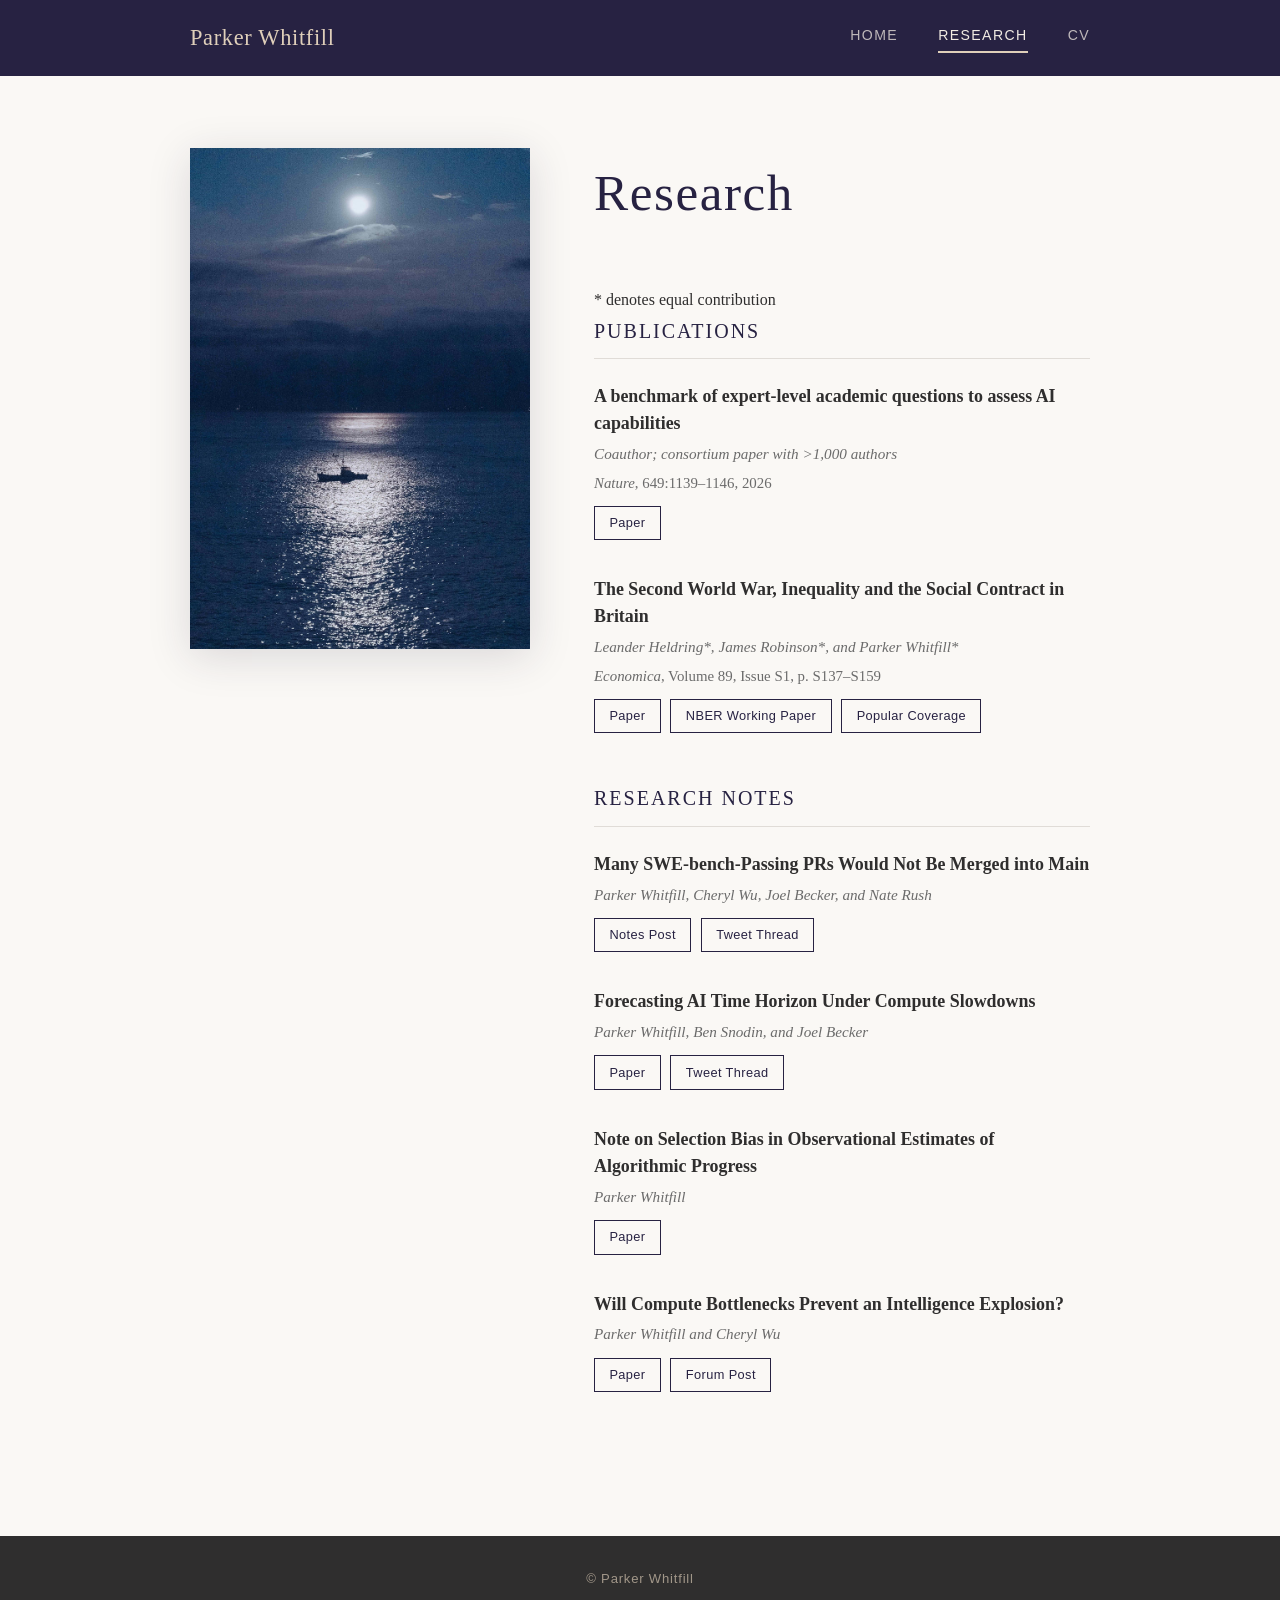
==== research/index.html @ 21451a93 "Move research.html to research/index.html for clean URLs Matches Wix URL structure (/research) to pr" ====
<!DOCTYPE html>
<html lang="en">
<head>
    <meta charset="UTF-8">
    <meta name="viewport" content="width=device-width, initial-scale=1.0">
    <title>Research | Parker Whitfill</title>
    <meta name="description" content="Research papers and works in progress for Parker Whitfill.">
    <meta property="og:title" content="Research | Parker Whitfill">
    <meta property="og:description" content="Research papers and works in progress for Parker Whitfill.">
    <meta property="og:url" content="https://www.parkerwhitfill.com/research">
    <meta property="og:type" content="website">
    <meta property="og:image" content="https://www.parkerwhitfill.com/images/headshot.jpg">
    <meta name="twitter:card" content="summary">
    <meta name="twitter:site" content="@whitfill_parker">
    <meta name="twitter:image" content="https://www.parkerwhitfill.com/images/headshot.jpg">
    <link rel="stylesheet" href="/style.css">
</head>
<body>

    <header>
        <div class="header-inner">
            <a href="/" class="logo">Parker Whitfill</a>
            <nav>
                <a href="/">Home</a>
                <a href="/research" class="active">Research</a>
                <a href="/cv.pdf" target="_blank">CV</a>
            </nav>
        </div>
    </header>

    <main class="research-page">
        <div class="research-layout">

            <div class="research-sidebar">
                <img src="/images/moon-road.jpg" alt="Moonlit sea" class="sidebar-image">
            </div>

            <div class="research-content">
                <h1>Research</h1>
                <p class="authors">* denotes equal contribution</p>

                <section class="research-category">
                    <h2>Publications</h2>

                    <div class="paper">
                        <h3>A benchmark of expert-level academic questions to assess AI capabilities</h3>
                        <p class="authors">Coauthor; consortium paper with &gt;1,000 authors</p>
                        <p class="venue"><em>Nature</em>, 649:1139&ndash;1146, 2026</p>
                        <div class="paper-links">
                            <a href="https://www.nature.com/articles/s41586-025-09962-4" target="_blank">Paper</a>
                        </div>
                    </div>
                    <div class="paper">
                        <h3>The Second World War, Inequality and the Social Contract in Britain</h3>
                        <p class="authors">Leander Heldring*, James Robinson*, and Parker Whitfill*</p>
                        <p class="venue"><em>Economica</em>, Volume 89, Issue S1, p. S137&ndash;S159</p>
                        <div class="paper-links">
                            <a href="https://onlinelibrary.wiley.com/doi/full/10.1111/ecca.12419" target="_blank">Paper</a>
                            <a href="https://www.nber.org/papers/w29677" target="_blank">NBER Working Paper</a>
                            <a href="https://marginalrevolution.com/marginalrevolution/2022/01/monday-assorted-links-341.html" target="_blank">Popular Coverage</a>
                        </div>
                    </div>
                </section>

                <section class="research-category">
                    <h2>Research Notes</h2>

                    <div class="paper">
                        <h3>Many SWE-bench-Passing PRs Would Not Be Merged into Main</h3>
                        <p class="authors">Parker Whitfill, Cheryl Wu, Joel Becker, and Nate Rush</p>
                        <div class="paper-links">
                            <a href="https://metr.org/notes/2026-03-10-many-swe-bench-passing-prs-would-not-be-merged-into-main/" target="_blank">Notes Post</a>
                            <a href="https://x.com/whitfill_parker/status/2031408266660503743" target="_blank">Tweet Thread</a>
                        </div>
                    </div>

                    <div class="paper">
                        <h3>Forecasting AI Time Horizon Under Compute Slowdowns</h3>
                        <p class="authors">Parker Whitfill, Ben Snodin, and Joel Becker</p>
                        <div class="paper-links">
                            <a href="https://joel-becker.com/images/publications/forecasting_time_horizon_under_compute_slowdown.pdf" target="_blank">Paper</a>
                            <a href="https://x.com/joel_bkr/status/1993023436541903155" target="_blank">Tweet Thread</a>
                        </div>
                    </div>

                    <div class="paper">
                        <h3>Note on Selection Bias in Observational Estimates of Algorithmic Progress</h3>
                        <p class="authors">Parker Whitfill</p>
                        <div class="paper-links">
                            <a href="https://arxiv.org/abs/2508.11033" target="_blank">Paper</a>
                        </div>
                    </div>

                    <div class="paper">
                        <h3>Will Compute Bottlenecks Prevent an Intelligence Explosion?</h3>
                        <p class="authors">Parker Whitfill and Cheryl Wu</p>
                        <div class="paper-links">
                            <a href="https://arxiv.org/abs/2507.23181" target="_blank">Paper</a>
                            <a href="https://forum.effectivealtruism.org/posts/xoX936hEvpxToeuLw/estimating-the-substitutability-between-compute-and" target="_blank">Forum Post</a>
                        </div>
                    </div>
                </section>

            </div>
        </div>
    </main>

    <footer>
        <div class="footer-inner">
            <p>&copy; Parker Whitfill</p>
        </div>
    </footer>

</body>
</html>
---- style.css ----
/* ===== Reset ===== */
*, *::before, *::after {
    margin: 0;
    padding: 0;
    box-sizing: border-box;
}

:root {
    --primary: #272242;
    --cream: #dfcfba;
    --cream-light: #f1ebe3;
    --bg: #faf8f5;
    --text: #2f2e2e;
    --text-light: #6b6b6b;
    --border: #e0dcd7;
    --footer-bg: #2f2e2e;
}

html {
    scroll-behavior: smooth;
}

body {
    font-family: "Times New Roman", Times, Georgia, serif;
    color: var(--text);
    background: var(--bg);
    line-height: 1.75;
    min-height: 100vh;
    display: flex;
    flex-direction: column;
}

a {
    color: var(--primary);
    text-decoration: none;
    transition: color 0.25s ease, opacity 0.25s ease;
}

a:hover {
    opacity: 0.7;
}

/* ===== Header ===== */
header {
    background: var(--primary);
    position: sticky;
    top: 0;
    z-index: 100;
}

.header-inner {
    max-width: 980px;
    margin: 0 auto;
    padding: 1.15rem 2.5rem;
    display: flex;
    justify-content: space-between;
    align-items: center;
}

.logo {
    color: var(--cream) !important;
    font-size: 1.4rem;
    font-weight: normal;
    letter-spacing: 0.03em;
}

.logo:hover {
    opacity: 0.85 !important;
}

nav {
    display: flex;
    gap: 2.5rem;
}

nav a {
    color: rgba(241, 235, 227, 0.75);
    font-family: Helvetica, Arial, sans-serif;
    font-size: 0.88rem;
    letter-spacing: 0.1em;
    text-transform: uppercase;
    padding-bottom: 4px;
    border-bottom: 2px solid transparent;
    transition: color 0.25s ease, border-color 0.25s ease;
}

nav a:hover {
    color: var(--cream-light);
    opacity: 1;
    border-bottom-color: rgba(223, 207, 186, 0.4);
}

nav a.active {
    color: var(--cream-light);
    border-bottom-color: var(--cream);
}

/* ===== Hero ===== */
.hero {
    position: relative;
    width: 100%;
    height: 520px;
    overflow: hidden;
}

.hero-img {
    position: absolute;
    inset: 0;
    width: 100%;
    height: 100%;
    object-fit: cover;
    object-position: center 40%;
}

.hero-overlay {
    position: absolute;
    inset: 0;
    background: linear-gradient(
        to bottom,
        rgba(39, 34, 62, 0.10) 0%,
        rgba(39, 34, 62, 0.40) 100%
    );
}

.hero-content {
    position: absolute;
    inset: 0;
    display: flex;
    align-items: flex-end;
    justify-content: center;
    padding-bottom: 3.5rem;
    z-index: 1;
}

.hero h1 {
    color: #fff;
    font-size: 3.6rem;
    font-weight: normal;
    letter-spacing: 0.06em;
    text-shadow: 0 2px 20px rgba(0, 0, 0, 0.35);
}

/* ===== About ===== */
.about {
    padding: 5rem 2.5rem 6rem;
}

.about-inner {
    max-width: 980px;
    margin: 0 auto;
    display: grid;
    grid-template-columns: 320px 1fr;
    gap: 4rem;
    align-items: start;
}

.about-photo img {
    width: 100%;
    display: block;
    box-shadow: 0 8px 40px rgba(39, 34, 62, 0.18);
}

.about-text {
    padding-top: 0.5rem;
}

.about-text p {
    font-size: 1.15rem;
    margin-bottom: 1.25rem;
    color: var(--text);
    line-height: 1.85;
}

.about-text a {
    color: var(--primary);
    border-bottom: 1px solid rgba(39, 34, 62, 0.3);
    transition: border-color 0.25s ease;
}

.about-text a:hover {
    border-bottom-color: var(--primary);
    opacity: 1;
}

/* ===== Research Page ===== */
.research-page {
    flex: 1;
}

.research-layout {
    max-width: 980px;
    margin: 0 auto;
    display: grid;
    grid-template-columns: 340px 1fr;
    gap: 4rem;
    padding: 4.5rem 2.5rem 6rem;
    align-items: start;
}

.sidebar-image {
    width: 100%;
    display: block;
    box-shadow: 0 8px 40px rgba(39, 34, 62, 0.15);
}

.research-content h1 {
    font-size: 3.2rem;
    font-weight: normal;
    color: var(--primary);
    margin-bottom: 3rem;
    letter-spacing: 0.03em;
}

.research-category {
    margin-bottom: 3rem;
}

.research-category h2 {
    font-size: 1.25rem;
    font-weight: normal;
    color: var(--primary);
    letter-spacing: 0.1em;
    text-transform: uppercase;
    margin-bottom: 1.5rem;
    padding-bottom: 0.6rem;
    border-bottom: 1px solid var(--border);
}

.paper {
    margin-bottom: 2.25rem;
}

.paper:last-child {
    margin-bottom: 0;
}

.paper h3 {
    font-size: 1.12rem;
    font-weight: bold;
    color: var(--text);
    margin-bottom: 0.25rem;
    line-height: 1.5;
}

.paper .authors {
    font-size: 0.95rem;
    color: var(--text-light);
    font-style: italic;
    margin-bottom: 0.15rem;
}

.paper .venue {
    font-size: 0.93rem;
    color: var(--text-light);
    margin-bottom: 0.5rem;
}

.paper-links {
    display: flex;
    flex-wrap: wrap;
    gap: 0.6rem;
    margin-top: 0.6rem;
}

.paper-links a {
    font-family: Helvetica, Arial, sans-serif;
    font-size: 0.8rem;
    color: var(--primary);
    padding: 0.32rem 0.9rem;
    border: 1px solid var(--primary);
    letter-spacing: 0.03em;
    transition: background 0.25s ease, color 0.25s ease;
}

.paper-links a:hover {
    background: var(--primary);
    color: var(--cream-light);
    opacity: 1;
}

/* ===== Footer ===== */
footer {
    margin-top: auto;
    background: var(--footer-bg);
    padding: 2rem 2.5rem;
    text-align: center;
}

footer p {
    color: var(--cream);
    font-family: Helvetica, Arial, sans-serif;
    font-size: 0.82rem;
    letter-spacing: 0.06em;
    opacity: 0.65;
}

/* ===== Responsive ===== */
@media (max-width: 820px) {
    .header-inner {
        flex-direction: column;
        gap: 0.75rem;
        padding: 1rem 1.5rem;
    }

    nav {
        gap: 1.75rem;
    }

    .hero {
        height: 360px;
    }

    .hero h1 {
        font-size: 2.5rem;
    }

    .about {
        padding: 3rem 1.5rem 4rem;
    }

    .about-inner {
        grid-template-columns: 1fr;
        gap: 2.5rem;
    }

    .about-photo {
        max-width: 280px;
    }

    .research-layout {
        grid-template-columns: 1fr;
        gap: 2.5rem;
        padding: 3rem 1.5rem 4rem;
    }

    .sidebar-image {
        max-width: 280px;
    }

    .research-content h1 {
        font-size: 2.5rem;
    }
}

@media (max-width: 480px) {
    .hero {
        height: 280px;
    }

    .hero h1 {
        font-size: 2rem;
        padding-bottom: 2rem;
    }

    nav a {
        font-size: 0.82rem;
        letter-spacing: 0.06em;
    }

    nav {
        gap: 1.25rem;
    }

    .about-text p {
        font-size: 1.05rem;
    }

    .about-photo {
        max-width: 240px;
    }

    .sidebar-image {
        max-width: 240px;
    }
}
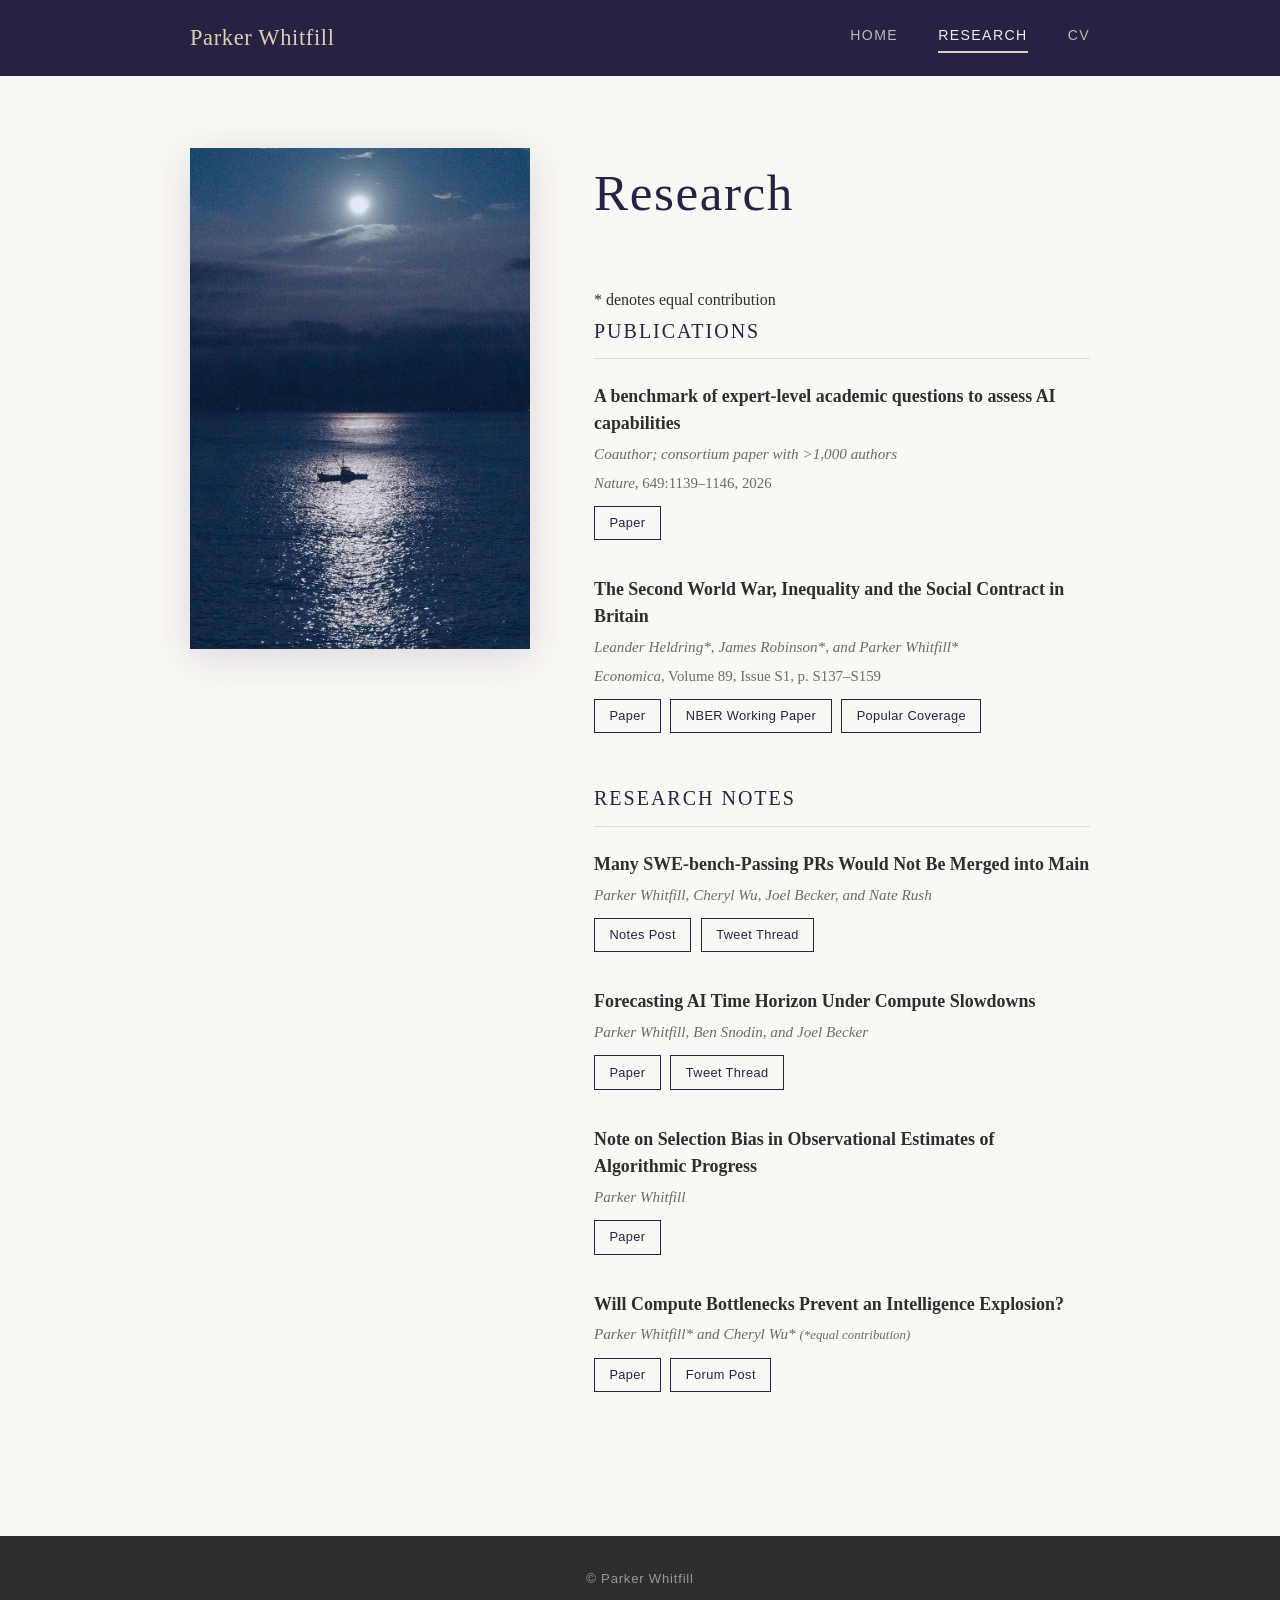
==== commit c675152f: "Add equal contribution (*) for Parker and Cheryl on intelligence explosion paper" ====
--- a/research/index.html
+++ b/research/index.html
@@ -13,6 +13,7 @@
     <meta name="twitter:card" content="summary">
     <meta name="twitter:site" content="@whitfill_parker">
     <meta name="twitter:image" content="https://www.parkerwhitfill.com/images/headshot.jpg">
+    <link rel="canonical" href="https://www.parkerwhitfill.com/research">
     <link rel="stylesheet" href="/style.css">
 </head>
 <body>
@@ -93,7 +94,7 @@
 
                     <div class="paper">
                         <h3>Will Compute Bottlenecks Prevent an Intelligence Explosion?</h3>
-                        <p class="authors">Parker Whitfill and Cheryl Wu</p>
+                        <p class="authors">Parker Whitfill* and Cheryl Wu* <span style="font-size: 0.85em;">(*equal contribution)</span></p>
                         <div class="paper-links">
                             <a href="https://arxiv.org/abs/2507.23181" target="_blank">Paper</a>
                             <a href="https://forum.effectivealtruism.org/posts/xoX936hEvpxToeuLw/estimating-the-substitutability-between-compute-and" target="_blank">Forum Post</a>
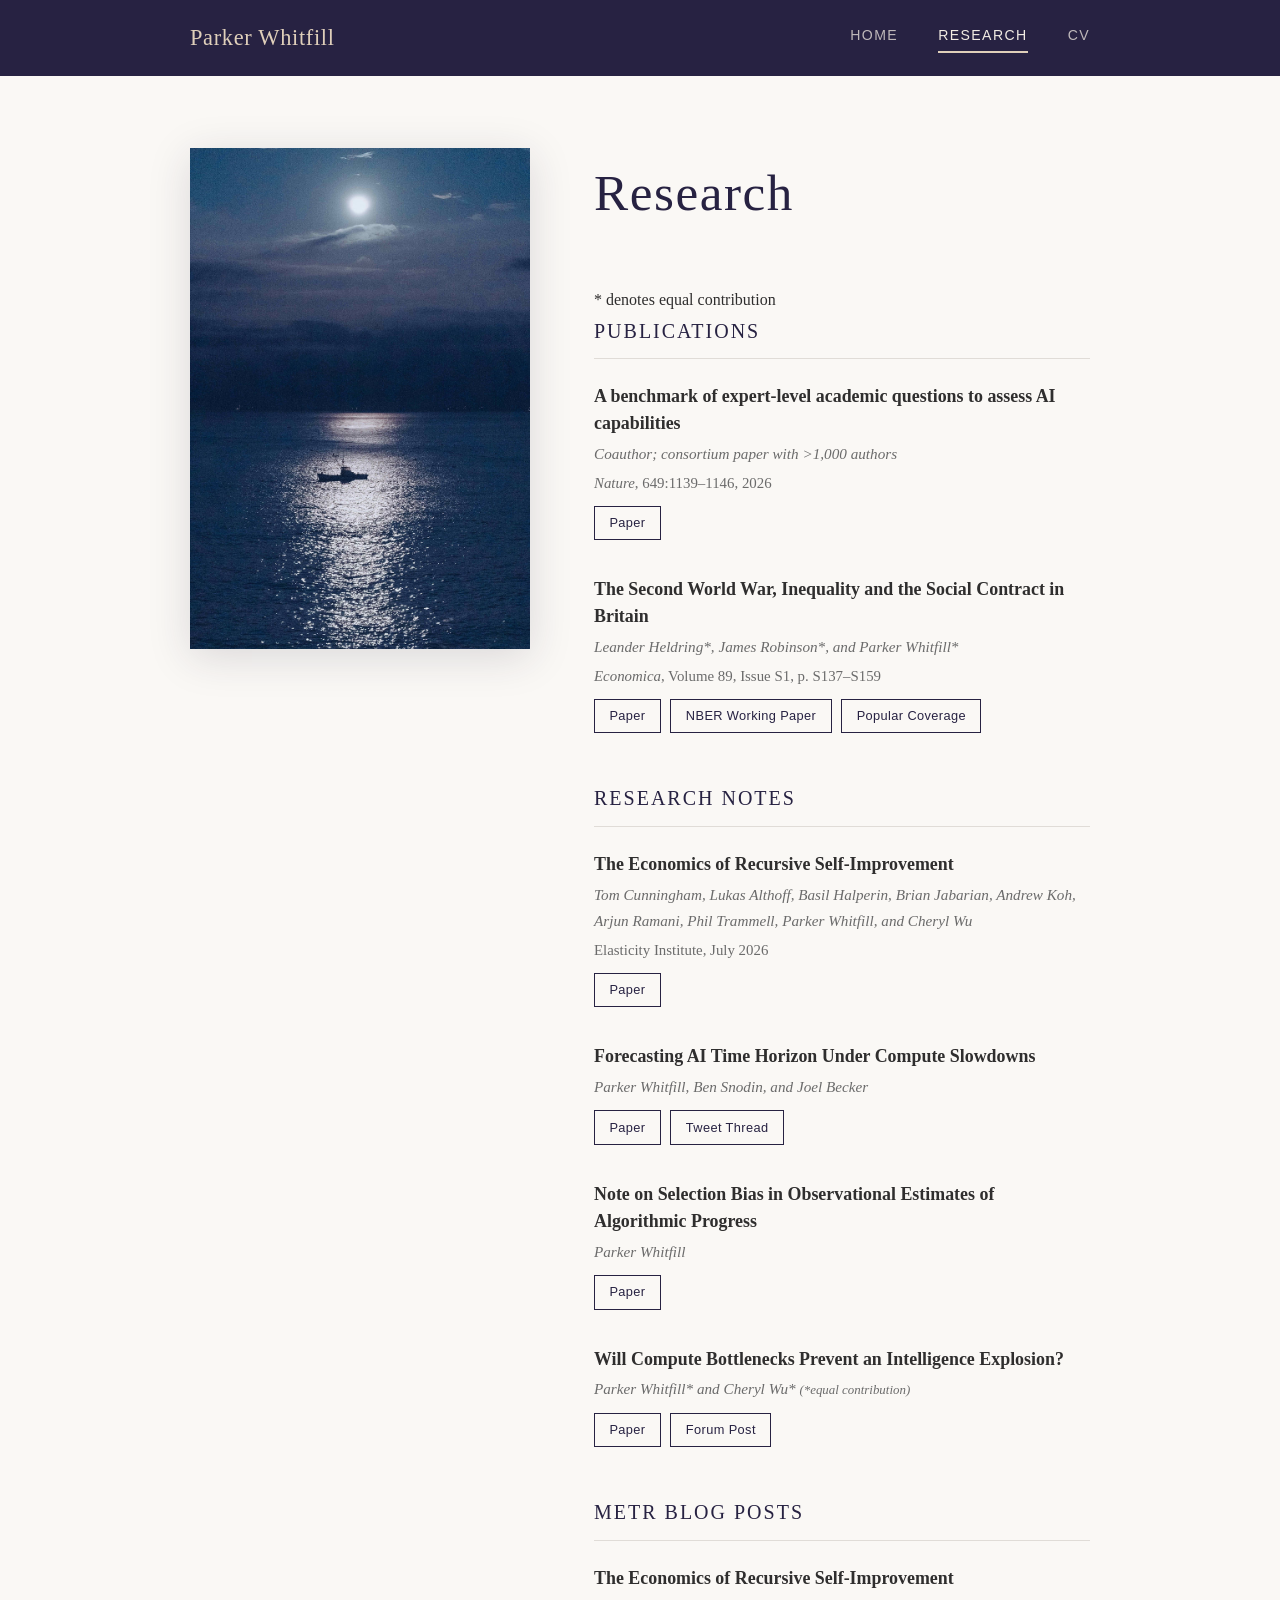
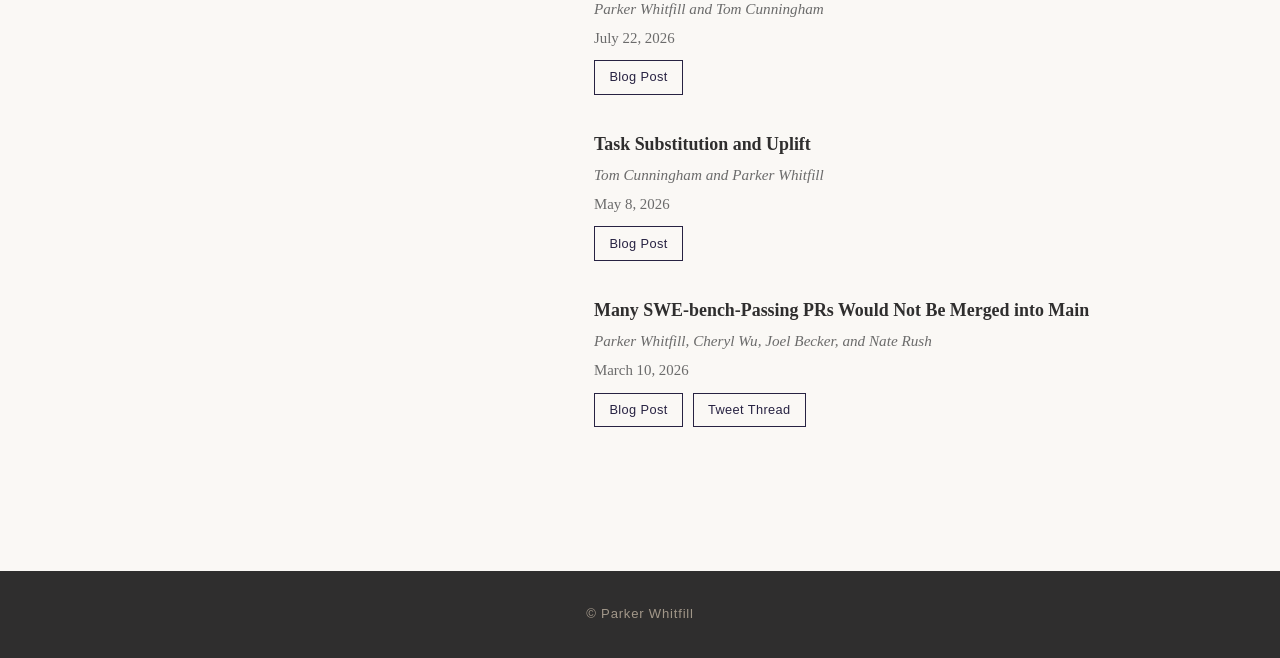
==== commit b6240621: "Add METR blog posts and economics of RSI paper" ====
--- a/research/index.html
+++ b/research/index.html
@@ -67,11 +67,11 @@
                     <h2>Research Notes</h2>
 
                     <div class="paper">
-                        <h3>Many SWE-bench-Passing PRs Would Not Be Merged into Main</h3>
-                        <p class="authors">Parker Whitfill, Cheryl Wu, Joel Becker, and Nate Rush</p>
+                        <h3>The Economics of Recursive Self-Improvement</h3>
+                        <p class="authors">Tom Cunningham, Lukas Althoff, Basil Halperin, Brian Jabarian, Andrew Koh, Arjun Ramani, Phil Trammell, Parker Whitfill, and Cheryl Wu</p>
+                        <p class="venue">Elasticity Institute, July 2026</p>
                         <div class="paper-links">
-                            <a href="https://metr.org/notes/2026-03-10-many-swe-bench-passing-prs-would-not-be-merged-into-main/" target="_blank">Notes Post</a>
-                            <a href="https://x.com/whitfill_parker/status/2031408266660503743" target="_blank">Tweet Thread</a>
+                            <a href="https://elasticity.institute/rsi-paper.pdf" target="_blank">Paper</a>
                         </div>
                     </div>
 
@@ -102,6 +102,38 @@
                     </div>
                 </section>
 
+                <section class="research-category">
+                    <h2>METR Blog Posts</h2>
+
+                    <div class="paper">
+                        <h3>The Economics of Recursive Self-Improvement</h3>
+                        <p class="authors">Parker Whitfill and Tom Cunningham</p>
+                        <p class="venue">July 22, 2026</p>
+                        <div class="paper-links">
+                            <a href="https://metr.org/notes/2026-07-22-economics-of-recursive-self-improvement/" target="_blank">Blog Post</a>
+                        </div>
+                    </div>
+
+                    <div class="paper">
+                        <h3>Task Substitution and Uplift</h3>
+                        <p class="authors">Tom Cunningham and Parker Whitfill</p>
+                        <p class="venue">May 8, 2026</p>
+                        <div class="paper-links">
+                            <a href="https://metr.org/blog/2026-05-08-task-substitution-and-uplift/" target="_blank">Blog Post</a>
+                        </div>
+                    </div>
+
+                    <div class="paper">
+                        <h3>Many SWE-bench-Passing PRs Would Not Be Merged into Main</h3>
+                        <p class="authors">Parker Whitfill, Cheryl Wu, Joel Becker, and Nate Rush</p>
+                        <p class="venue">March 10, 2026</p>
+                        <div class="paper-links">
+                            <a href="https://metr.org/notes/2026-03-10-many-swe-bench-passing-prs-would-not-be-merged-into-main/" target="_blank">Blog Post</a>
+                            <a href="https://x.com/whitfill_parker/status/2031408266660503743" target="_blank">Tweet Thread</a>
+                        </div>
+                    </div>
+                </section>
+
             </div>
         </div>
     </main>
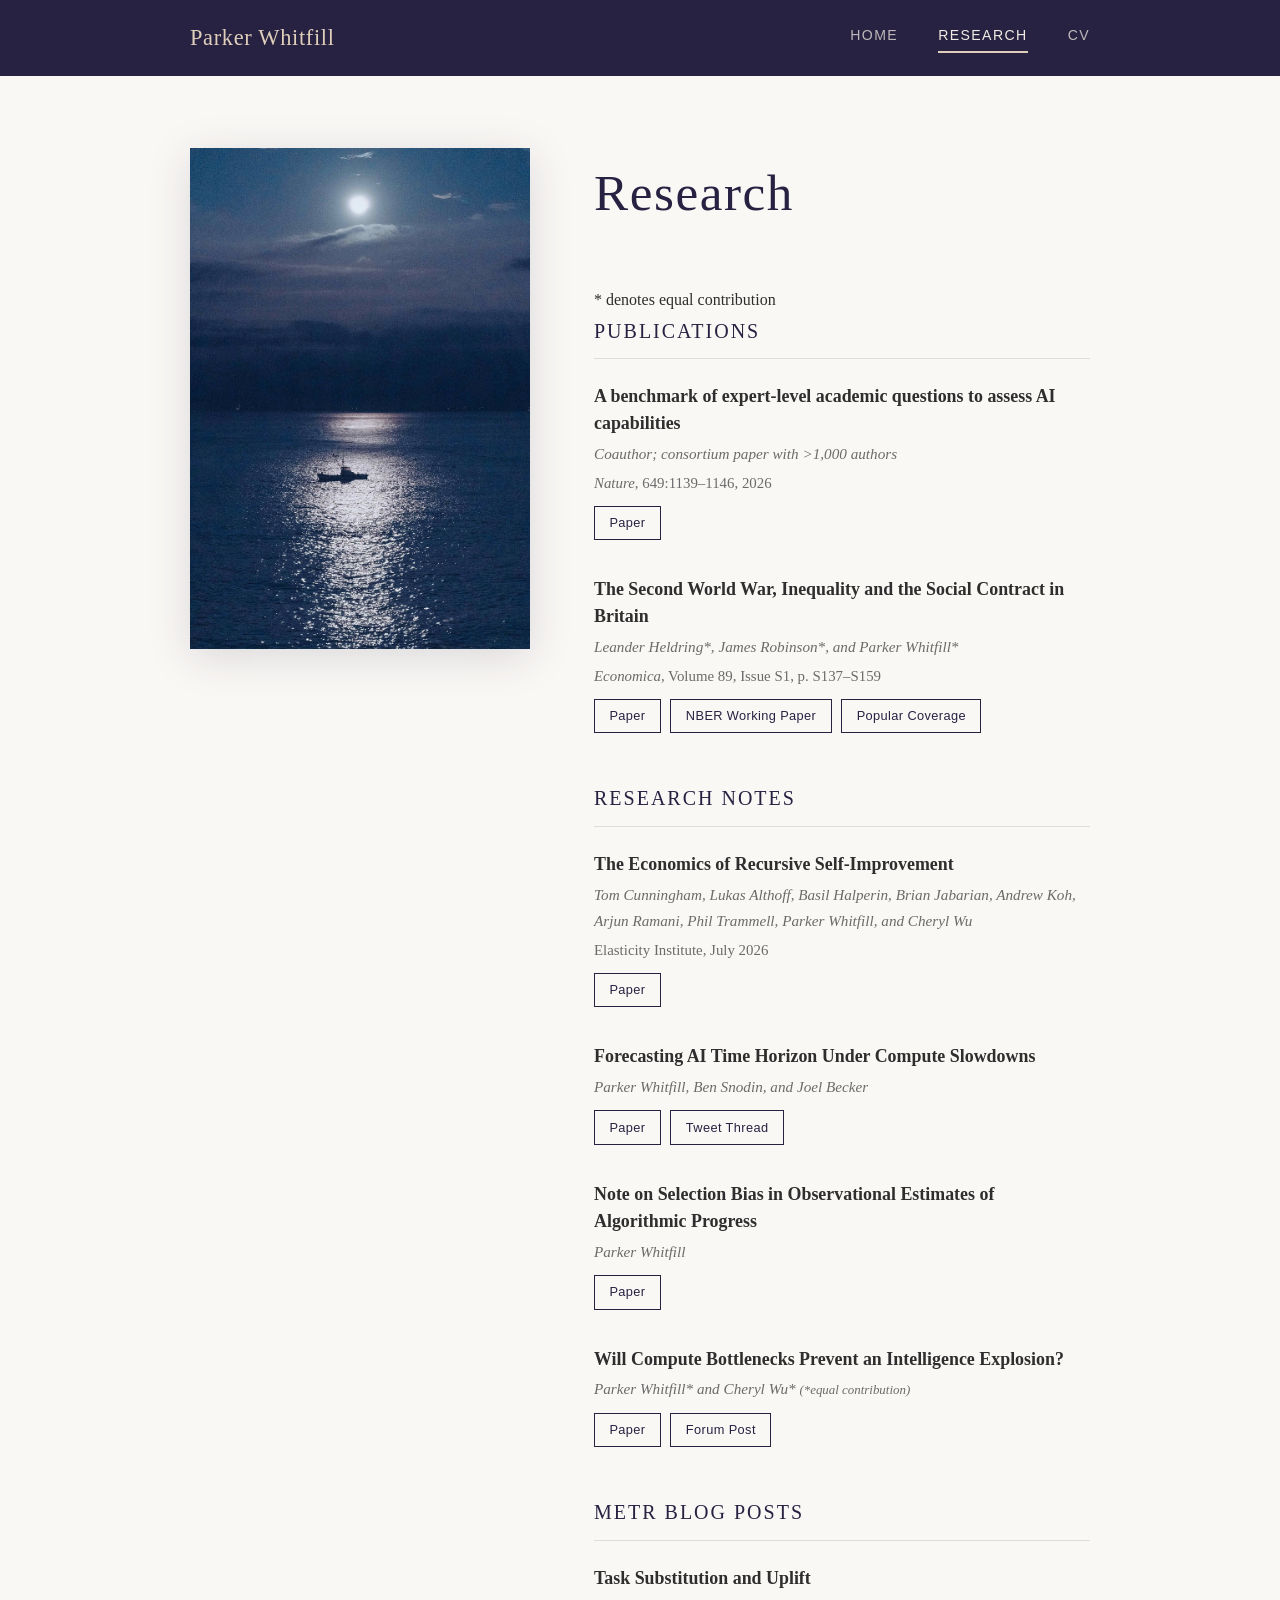
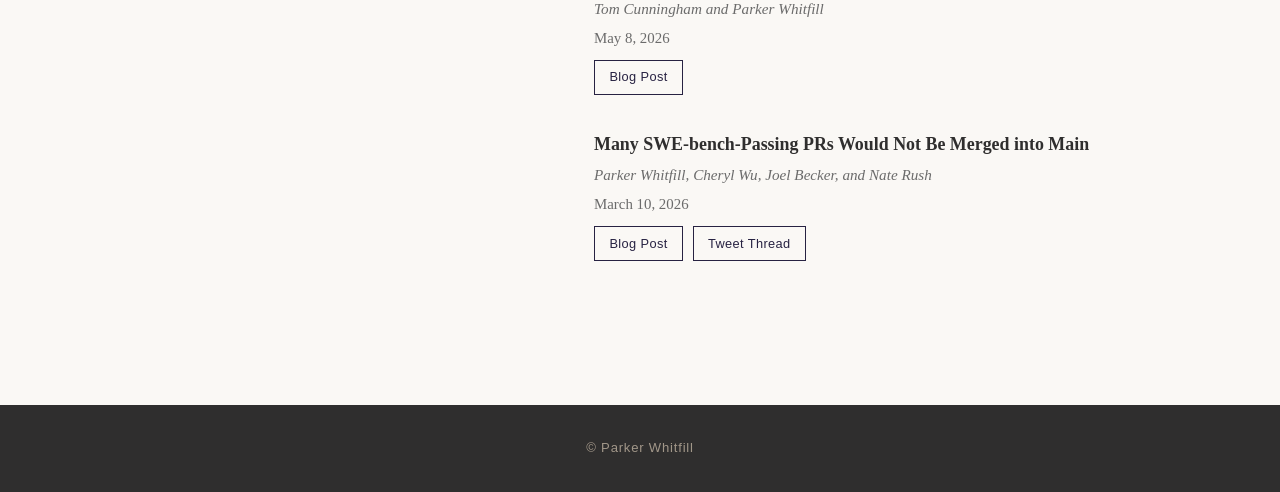
==== commit 0fbad683: "Remove duplicate RSI blog post entry" ====
--- a/research/index.html
+++ b/research/index.html
@@ -106,15 +106,6 @@
                     <h2>METR Blog Posts</h2>
 
                     <div class="paper">
-                        <h3>The Economics of Recursive Self-Improvement</h3>
-                        <p class="authors">Parker Whitfill and Tom Cunningham</p>
-                        <p class="venue">July 22, 2026</p>
-                        <div class="paper-links">
-                            <a href="https://metr.org/notes/2026-07-22-economics-of-recursive-self-improvement/" target="_blank">Blog Post</a>
-                        </div>
-                    </div>
-
-                    <div class="paper">
                         <h3>Task Substitution and Uplift</h3>
                         <p class="authors">Tom Cunningham and Parker Whitfill</p>
                         <p class="venue">May 8, 2026</p>
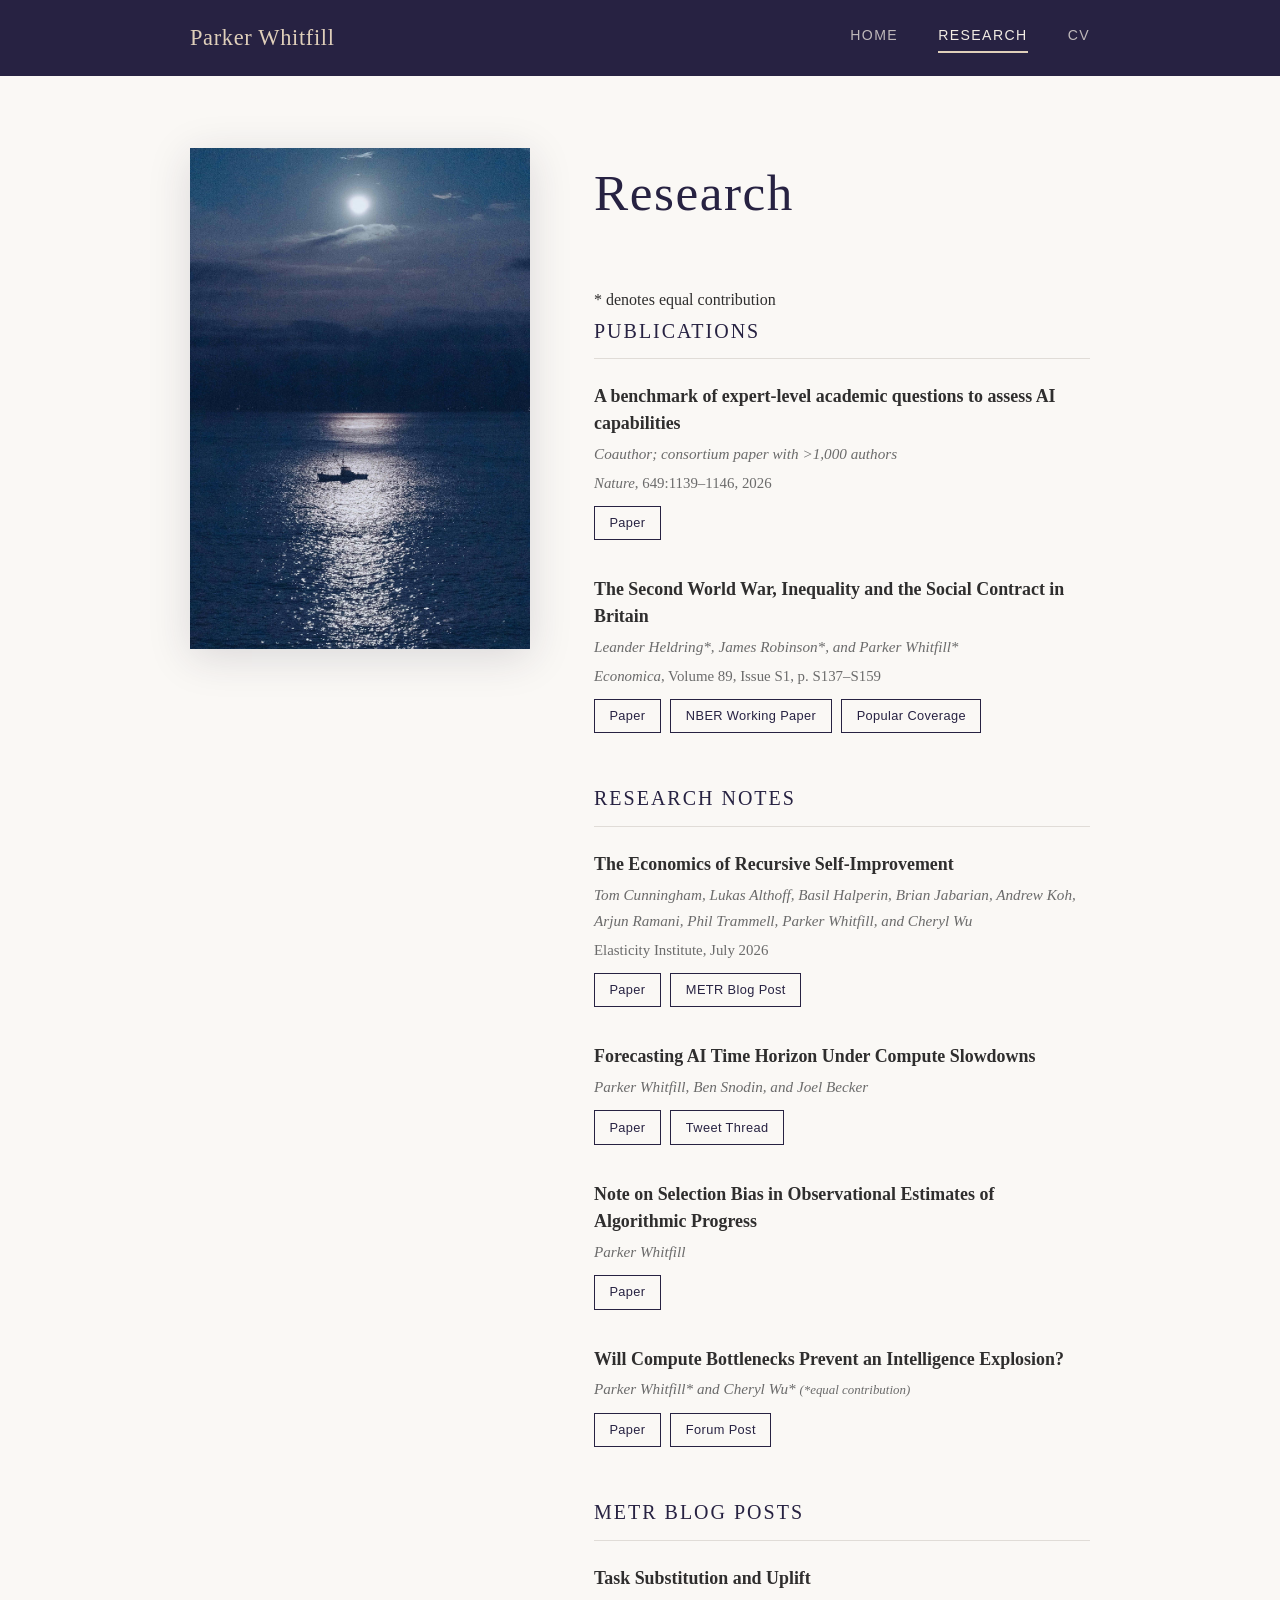
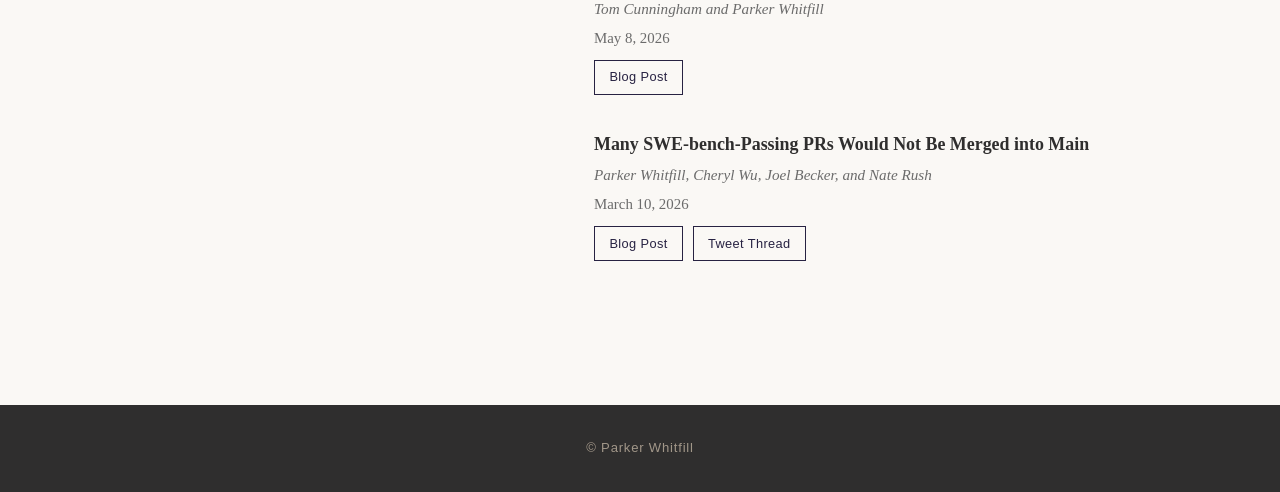
==== commit 744b1358: "Link METR summary alongside RSI paper" ====
--- a/research/index.html
+++ b/research/index.html
@@ -72,6 +72,7 @@
                         <p class="venue">Elasticity Institute, July 2026</p>
                         <div class="paper-links">
                             <a href="https://elasticity.institute/rsi-paper.pdf" target="_blank">Paper</a>
+                            <a href="https://metr.org/notes/2026-07-22-economics-of-recursive-self-improvement/" target="_blank">METR Blog Post</a>
                         </div>
                     </div>
 
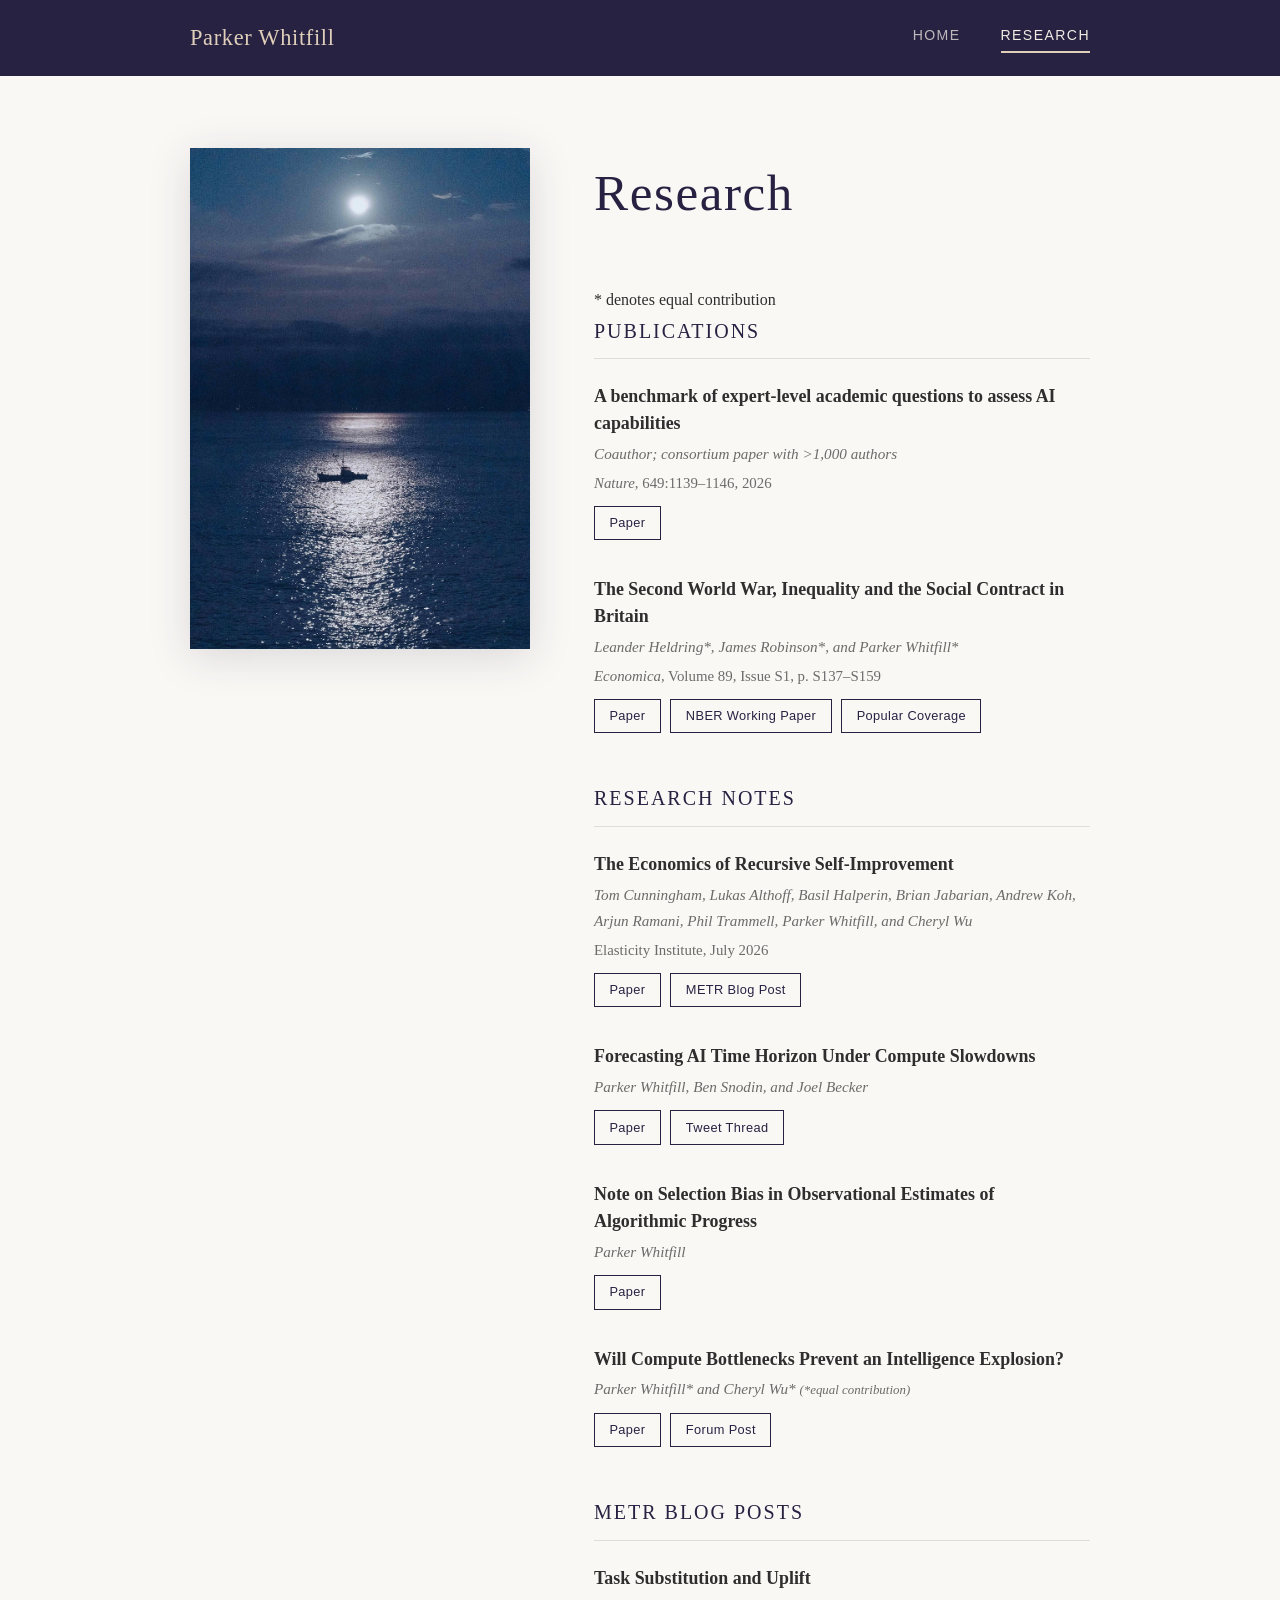
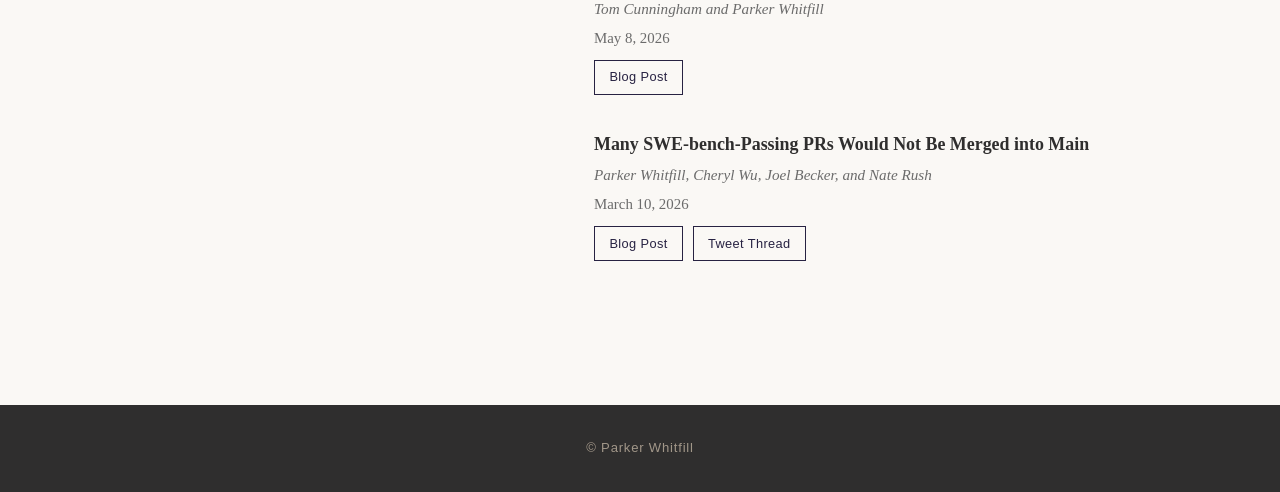
==== commit b318c53d: "Remove CV from website navigation" ====
--- a/research/index.html
+++ b/research/index.html
@@ -24,7 +24,6 @@
             <nav>
                 <a href="/">Home</a>
                 <a href="/research" class="active">Research</a>
-                <a href="/cv.pdf" target="_blank">CV</a>
             </nav>
         </div>
     </header>
